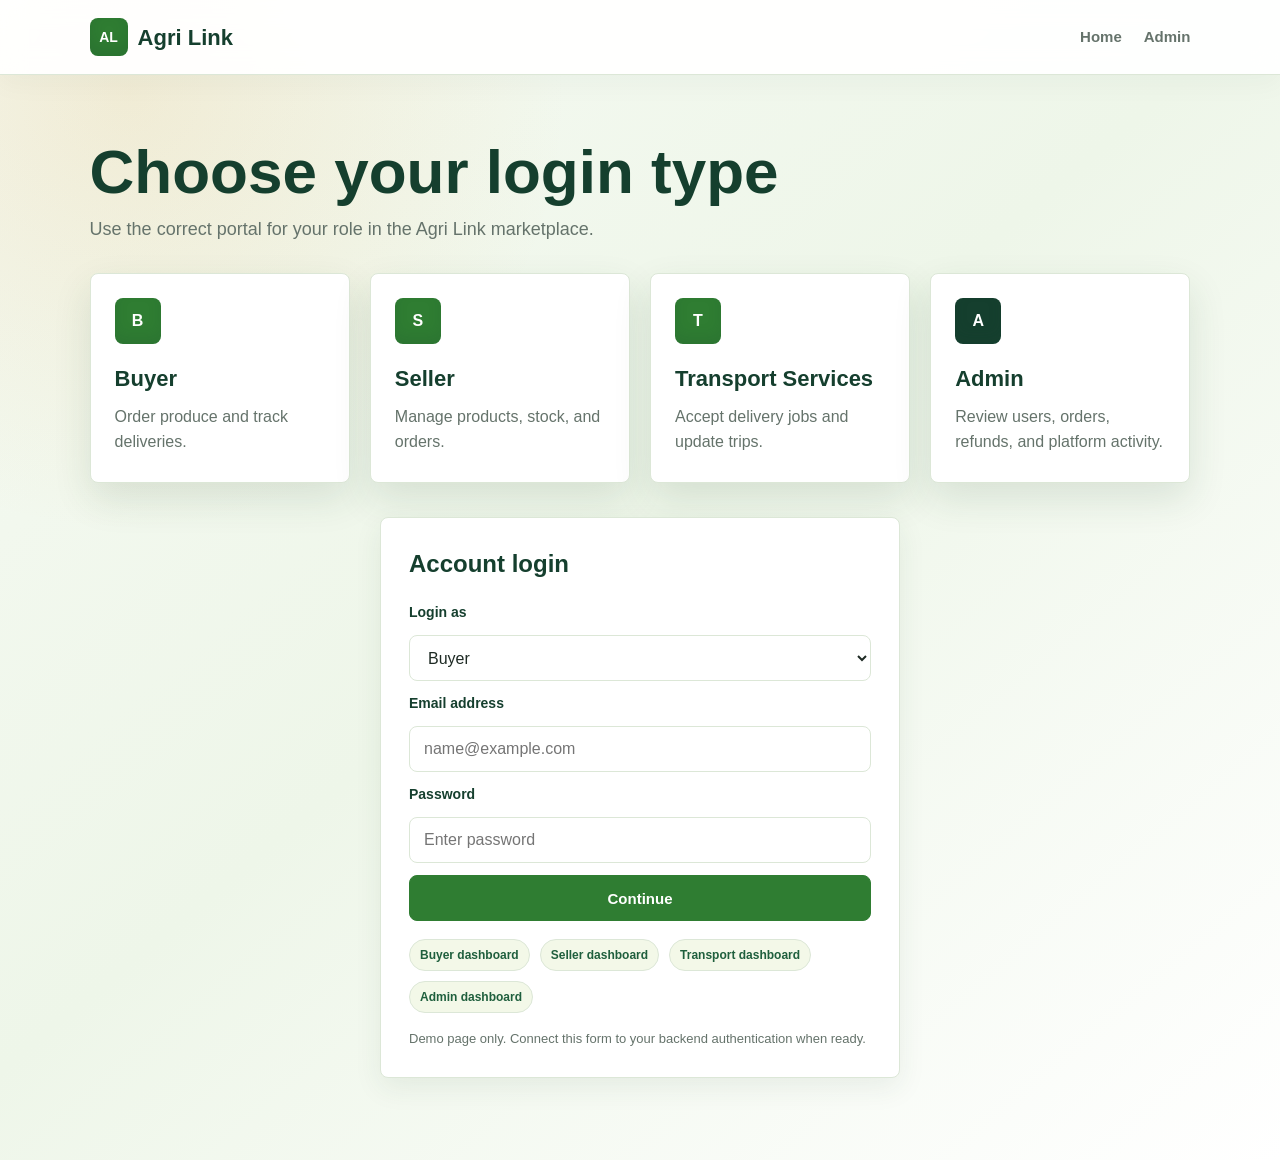
==== login.html @ bf46fedb "Add files via upload" ====
<!DOCTYPE html>
<html lang="en">
<head>
  <meta charset="UTF-8">
  <meta name="viewport" content="width=device-width, initial-scale=1.0">
  <title>Login | Agri Link</title>
  <link rel="stylesheet" href="style.css">
</head>
<body class="login-body">
  <header class="site-header">
    <a class="brand" href="index.html">
      <span class="brand-mark">AL</span>
      <span>Agri Link</span>
    </a>

    <nav class="main-nav" aria-label="Main navigation">
      <a href="index.html">Home</a>
      <a href="admin.html">Admin</a>
    </nav>
  </header>

  <main class="login-page">
    <section class="login-intro">
      <h1>Choose your login type</h1>
      <p>Use the correct portal for your role in the Agri Link marketplace.</p>
    </section>

    <section class="role-grid" aria-label="Login role options">
      <a class="role-card" href="buyer.html">
        <span class="role-icon">B</span>
        <h2>Buyer</h2>
        <p>Order produce and track deliveries.</p>
      </a>

      <a class="role-card" href="seller.html">
        <span class="role-icon">S</span>
        <h2>Seller</h2>
        <p>Manage products, stock, and orders.</p>
      </a>

      <a class="role-card" href="transport.html">
        <span class="role-icon">T</span>
        <h2>Transport Services</h2>
        <p>Accept delivery jobs and update trips.</p>
      </a>

      <a class="role-card role-card-admin" href="admin.html">
        <span class="role-icon">A</span>
        <h2>Admin</h2>
        <p>Review users, orders, refunds, and platform activity.</p>
      </a>
    </section>

    <section class="login-shell" id="login-form">
      <form class="login-form">
        <h2>Account login</h2>
        <label for="role">Login as</label>
        <select id="role" name="role">
          <option>Buyer</option>
          <option>Seller</option>
          <option>Transport Services</option>
          <option>Admin</option>
        </select>

        <label for="email">Email address</label>
        <input id="email" name="email" type="email" placeholder="name@example.com">

        <label for="password">Password</label>
        <input id="password" name="password" type="password" placeholder="Enter password">

        <button class="button" type="button">Continue</button>
        <div class="quick-links" aria-label="Quick role links">
          <a href="buyer.html">Buyer dashboard</a>
          <a href="seller.html">Seller dashboard</a>
          <a href="transport.html">Transport dashboard</a>
          <a href="admin.html">Admin dashboard</a>
        </div>
        <p class="form-note">Demo page only. Connect this form to your backend authentication when ready.</p>
      </form>
    </section>
  </main>
</body>
</html>
---- style.css ----
:root {
  --green-900: #153f2e;
  --green-800: #1f5f3d;
  --green-700: #2f7d32;
  --green-100: #e8f4df;
  --lime-100: #f3f8e8;
  --gold: #d99a2b;
  --orange: #df7b35;
  --red: #d74f45;
  --blue: #3978b9;
  --text: #1e2a24;
  --muted: #65736b;
  --line: #dce7d7;
  --surface: #ffffff;
  --background: #f6faf3;
  --shadow: 0 16px 38px rgba(36, 71, 45, 0.12);
  --shadow-soft: 0 10px 28px rgba(36, 71, 45, 0.08);
  --shadow-hover: 0 18px 42px rgba(36, 71, 45, 0.16);
  --radius: 8px;
}

* {
  box-sizing: border-box;
}

html {
  scroll-behavior: smooth;
}

body {
  margin: 0;
  color: var(--text);
  background: var(--background);
  font-family: "Aptos", "Segoe UI", "Trebuchet MS", Arial, sans-serif;
  line-height: 1.5;
  text-rendering: optimizeLegibility;
  -webkit-font-smoothing: antialiased;
}

a {
  color: inherit;
  text-decoration: none;
}

::selection {
  color: #ffffff;
  background: var(--green-800);
}

:focus-visible {
  outline: 3px solid rgba(217, 154, 43, 0.55);
  outline-offset: 3px;
}

.site-header {
  position: sticky;
  top: 0;
  z-index: 10;
  display: flex;
  align-items: center;
  justify-content: space-between;
  gap: 24px;
  padding: 18px 7%;
  background: rgba(255, 255, 255, 0.94);
  border-bottom: 1px solid var(--line);
  box-shadow: 0 8px 28px rgba(21, 63, 46, 0.04);
  backdrop-filter: blur(12px);
}

.brand {
  display: inline-flex;
  align-items: center;
  gap: 10px;
  color: var(--green-900);
  font-size: 22px;
  font-weight: 800;
}

.brand-mark {
  display: inline-grid;
  width: 38px;
  height: 38px;
  place-items: center;
  color: #ffffff;
  background: var(--green-700);
  border-radius: var(--radius);
  font-size: 14px;
  font-weight: 800;
  box-shadow: inset 0 -8px 16px rgba(21, 63, 46, 0.16);
}

.main-nav {
  display: flex;
  align-items: center;
  gap: 22px;
  color: var(--muted);
  font-size: 15px;
  font-weight: 700;
}

.main-nav a:hover,
.admin-nav a:hover {
  color: var(--green-700);
}

.main-nav a {
  transition: color 0.18s ease, background-color 0.18s ease, transform 0.18s ease;
}

.button {
  display: inline-flex;
  align-items: center;
  justify-content: center;
  min-height: 46px;
  padding: 0 20px;
  color: #ffffff;
  background: var(--green-700);
  border: 1px solid var(--green-700);
  border-radius: var(--radius);
  font-size: 15px;
  font-weight: 800;
  cursor: pointer;
  transition: transform 0.18s ease, box-shadow 0.18s ease, background-color 0.18s ease, border-color 0.18s ease;
}

.button:hover {
  background: var(--green-800);
  border-color: var(--green-800);
  box-shadow: var(--shadow-soft);
  transform: translateY(-1px);
}

.button-small {
  min-height: 38px;
  padding: 0 16px;
}

.button-secondary {
  color: var(--green-800);
  background: #ffffff;
  border-color: var(--line);
}

.button-secondary:hover {
  color: #ffffff;
  background: var(--green-800);
}

.button-inverse {
  color: var(--green-900);
  background: #ffffff;
  border-color: #ffffff;
}

.button-inverse:hover {
  color: var(--green-900);
  background: #f1f6ee;
  border-color: #f1f6ee;
}

.hero {
  display: grid;
  grid-template-columns: minmax(0, 1.1fr) minmax(320px, 0.9fr);
  align-items: center;
  gap: 44px;
  min-height: 590px;
  padding: 74px 7%;
  background:
    linear-gradient(120deg, rgba(232, 244, 223, 0.94), rgba(255, 247, 221, 0.7)),
    radial-gradient(circle at 82% 12%, rgba(217, 154, 43, 0.2), transparent 34%);
  border-bottom: 1px solid rgba(220, 231, 215, 0.7);
}

.hero-content {
  max-width: 760px;
}

.eyebrow {
  display: inline-flex;
  align-items: center;
  min-height: 34px;
  margin: 0 0 16px;
  padding: 0 12px;
  color: var(--green-800);
  background: rgba(255, 255, 255, 0.72);
  border: 1px solid rgba(220, 231, 215, 0.85);
  border-radius: 999px;
  font-size: 12px;
  font-weight: 800;
  letter-spacing: 0.08em;
  text-transform: uppercase;
}

.eyebrow-light {
  color: #dcefd6;
  background: rgba(255, 255, 255, 0.1);
  border-color: rgba(255, 255, 255, 0.18);
}

.hero h1 {
  max-width: 760px;
  margin: 0 0 20px;
  color: var(--green-900);
  font-size: clamp(40px, 6vw, 72px);
  line-height: 1.02;
}

.hero p {
  max-width: 620px;
  margin: 0;
  color: #44564b;
  font-size: 20px;
  line-height: 1.65;
}

.hero-actions {
  display: flex;
  flex-wrap: wrap;
  gap: 14px;
  margin-top: 30px;
}

.hero-trust {
  display: flex;
  flex-wrap: wrap;
  gap: 10px;
  margin: 22px 0 0;
  padding: 0;
  list-style: none;
}

.hero-trust li {
  display: inline-flex;
  align-items: center;
  min-height: 34px;
  padding: 0 12px;
  color: var(--green-800);
  background: rgba(255, 255, 255, 0.72);
  border: 1px solid rgba(220, 231, 215, 0.92);
  border-radius: 999px;
  font-size: 13px;
  font-weight: 800;
}

.hero-panel {
  display: grid;
  gap: 18px;
}

.market-card,
.market-grid > div,
.service-card,
.stat-card,
.admin-section,
.directory-card,
.login-form,
.role-card {
  background: var(--surface);
  border: 1px solid var(--line);
  border-radius: var(--radius);
  box-shadow: var(--shadow);
}

.market-grid > div,
.service-card,
.stat-card,
.directory-card,
.role-card {
  transition: transform 0.18s ease, box-shadow 0.18s ease, border-color 0.18s ease;
}

.market-grid > div:hover,
.service-card:hover,
.stat-card:hover,
.directory-card:hover {
  border-color: rgba(47, 125, 50, 0.28);
  box-shadow: var(--shadow-hover);
  transform: translateY(-2px);
}

.market-card {
  padding: 28px;
}

.market-card-featured {
  min-height: 190px;
  background:
    linear-gradient(145deg, rgba(21, 63, 46, 0.92), rgba(47, 125, 50, 0.88)),
    linear-gradient(90deg, #234c34, #336b3d);
  color: #ffffff;
}

.market-label {
  display: block;
  margin-bottom: 38px;
  color: #dcefd6;
  font-size: 13px;
  font-weight: 800;
  text-transform: uppercase;
}

.market-card strong {
  display: block;
  margin-bottom: 8px;
  font-size: 30px;
}

.market-card p {
  color: inherit;
  font-size: 16px;
  line-height: 1.5;
}

.market-card-compact {
  background: linear-gradient(180deg, #ffffff, #f8fbf5);
}

.market-card-compact p {
  color: var(--muted);
}

.market-grid {
  display: grid;
  grid-template-columns: repeat(2, minmax(0, 1fr));
  gap: 16px;
}

.market-grid > div {
  padding: 22px;
}

.market-grid strong {
  display: block;
  color: var(--green-900);
  font-size: 30px;
}

.market-grid span {
  color: var(--muted);
  font-size: 14px;
  font-weight: 700;
}

.section,
.workflow {
  padding: 78px 7%;
}

.trust-band {
  display: grid;
  grid-template-columns: repeat(3, minmax(0, 1fr));
  gap: 18px;
  padding: 0 7% 24px;
  margin-top: -24px;
}

.trust-card {
  padding: 24px;
  background: rgba(255, 255, 255, 0.82);
  border: 1px solid rgba(220, 231, 215, 0.96);
  border-radius: var(--radius);
  box-shadow: var(--shadow-soft);
  backdrop-filter: blur(10px);
}

.trust-card strong {
  display: block;
  margin-bottom: 8px;
  color: var(--green-900);
  font-size: 18px;
}

.trust-card p {
  margin: 0;
  color: var(--muted);
  font-size: 15px;
  line-height: 1.55;
}

.section-heading {
  max-width: 720px;
  margin-bottom: 34px;
}

.section-heading h2,
.workflow h2,
.admin-section-heading h2 {
  margin: 0 0 12px;
  color: var(--green-900);
  font-size: clamp(30px, 4vw, 44px);
  line-height: 1.1;
}

.section-heading p,
.workflow p,
.admin-section-heading p {
  margin: 0;
  color: var(--muted);
  font-size: 17px;
  line-height: 1.6;
}

.service-grid {
  display: grid;
  grid-template-columns: repeat(3, minmax(0, 1fr));
  gap: 22px;
}

.service-card {
  padding: 28px;
}

.icon-box,
.role-icon {
  display: grid;
  width: 46px;
  height: 46px;
  place-items: center;
  color: #ffffff;
  background: var(--green-700);
  border-radius: var(--radius);
  font-weight: 800;
  box-shadow: inset 0 -8px 14px rgba(21, 63, 46, 0.12);
}

.service-card h3,
.role-card h2,
.directory-card h3 {
  margin: 18px 0 10px;
  color: var(--green-900);
  font-size: 22px;
}

.service-card p,
.role-card p,
.directory-card p {
  margin: 0;
  color: var(--muted);
  font-size: 16px;
  line-height: 1.55;
}

.workflow {
  display: grid;
  grid-template-columns: minmax(0, 0.8fr) minmax(340px, 1.2fr);
  gap: 44px;
  background: #ffffff;
}

.cta-banner {
  display: flex;
  align-items: center;
  justify-content: space-between;
  gap: 24px;
  margin: 0 7% 72px;
  padding: 30px 34px;
  color: #ffffff;
  background:
    linear-gradient(145deg, rgba(21, 63, 46, 0.98), rgba(47, 125, 50, 0.95)),
    linear-gradient(90deg, #214d35, #346a3d);
  border-radius: 20px;
  box-shadow: var(--shadow);
}

.cta-banner h2 {
  margin: 0 0 10px;
  font-size: clamp(28px, 4vw, 40px);
  line-height: 1.12;
}

.cta-banner p {
  max-width: 720px;
  margin: 0;
  color: #dcefd6;
  font-size: 17px;
}

.steps {
  display: grid;
  gap: 18px;
  margin: 0;
  padding: 0;
  list-style: none;
}

.steps li {
  display: grid;
  grid-template-columns: 58px 1fr;
  gap: 18px;
  padding: 22px;
  background: var(--lime-100);
  border: 1px solid var(--line);
  border-radius: var(--radius);
  transition: background-color 0.18s ease, border-color 0.18s ease;
}

.steps li:hover {
  background: #ffffff;
  border-color: rgba(47, 125, 50, 0.28);
}

.steps span {
  display: grid;
  width: 46px;
  height: 46px;
  place-items: center;
  color: var(--green-800);
  background: #ffffff;
  border-radius: var(--radius);
  font-weight: 800;
}

.steps h3 {
  margin: 0 0 6px;
  color: var(--green-900);
}

.site-footer {
  display: flex;
  justify-content: space-between;
  gap: 20px;
  padding: 24px 7%;
  color: #dbe8d6;
  background: var(--green-900);
}

.site-footer p {
  margin: 0;
}

.site-footer a {
  font-weight: 800;
}

.login-body {
  min-height: 100vh;
  background:
    radial-gradient(circle at 10% 8%, rgba(217, 154, 43, 0.14), transparent 28%),
    linear-gradient(140deg, #f6faf3 0%, #eef6e9 48%, #ffffff 100%);
}

.login-page {
  padding: 64px 7% 82px;
}

.login-intro {
  max-width: 760px;
  margin-bottom: 30px;
}

.login-intro h1 {
  margin: 0 0 12px;
  color: var(--green-900);
  font-size: clamp(38px, 6vw, 62px);
  line-height: 1.05;
}

.login-intro p {
  margin: 0;
  color: var(--muted);
  font-size: 18px;
}

.role-grid {
  display: grid;
  grid-template-columns: repeat(4, minmax(0, 1fr));
  gap: 20px;
}

.role-card {
  display: block;
  min-height: 210px;
  padding: 24px;
}

.role-card:hover {
  transform: translateY(-4px);
  border-color: var(--green-700);
  box-shadow: var(--shadow-hover);
}

.role-card-admin .role-icon {
  background: var(--green-900);
}

.login-shell {
  display: flex;
  justify-content: center;
  margin-top: 34px;
}

.login-form {
  display: grid;
  width: min(100%, 520px);
  gap: 12px;
  padding: 28px;
  box-shadow: var(--shadow-soft);
}

.login-form h2 {
  margin: 0 0 8px;
  color: var(--green-900);
}

.login-form label {
  color: var(--green-900);
  font-size: 14px;
  font-weight: 800;
}

.login-form input,
.login-form select {
  width: 100%;
  min-height: 46px;
  padding: 0 14px;
  color: var(--text);
  background: #ffffff;
  border: 1px solid var(--line);
  border-radius: var(--radius);
  font: inherit;
  transition: border-color 0.18s ease, box-shadow 0.18s ease;
}

.login-form input:focus,
.login-form select:focus {
  border-color: var(--green-700);
  box-shadow: 0 0 0 4px rgba(47, 125, 50, 0.11);
  outline: 0;
}

.form-note {
  margin: 4px 0 0;
  color: var(--muted);
  font-size: 13px;
  line-height: 1.5;
}

.quick-links {
  display: flex;
  flex-wrap: wrap;
  gap: 10px;
  margin-top: 6px;
}

.quick-links a {
  display: inline-flex;
  align-items: center;
  min-height: 32px;
  padding: 0 10px;
  color: var(--green-800);
  background: var(--lime-100);
  border: 1px solid var(--line);
  border-radius: 999px;
  font-size: 12px;
  font-weight: 800;
  transition: color 0.18s ease, background-color 0.18s ease, border-color 0.18s ease;
}

.quick-links a:hover {
  color: #ffffff;
  background: var(--green-800);
  border-color: var(--green-800);
}

.admin-body {
  display: grid;
  grid-template-columns: 260px 1fr;
  min-height: 100vh;
  background:
    linear-gradient(180deg, rgba(232, 244, 223, 0.66), rgba(246, 250, 243, 0.92)),
    #eef5eb;
}

.admin-sidebar {
  position: sticky;
  top: 0;
  height: 100vh;
  padding: 22px;
  background: #ffffff;
  border-right: 1px solid var(--line);
  box-shadow: 8px 0 26px rgba(36, 71, 45, 0.04);
}

.admin-brand {
  margin-bottom: 28px;
}

.admin-nav {
  display: grid;
  gap: 8px;
}

.admin-nav a {
  padding: 12px 14px;
  color: var(--muted);
  border-radius: var(--radius);
  font-size: 14px;
  font-weight: 800;
  transition: color 0.18s ease, background-color 0.18s ease, transform 0.18s ease;
}

.admin-nav a.active,
.admin-nav a:hover {
  color: var(--green-900);
  background: var(--green-100);
}

.admin-nav a:hover {
  transform: translateX(2px);
}

.admin-main {
  width: min(100%, 1360px);
  padding: 30px;
}

.admin-topbar {
  display: flex;
  align-items: center;
  justify-content: space-between;
  gap: 20px;
  margin-bottom: 24px;
  padding: 22px 24px;
  background: rgba(255, 255, 255, 0.76);
  border: 1px solid rgba(220, 231, 215, 0.78);
  border-radius: var(--radius);
  box-shadow: var(--shadow-soft);
  backdrop-filter: blur(10px);
}

.admin-topbar h1 {
  margin: 0 0 8px;
  color: var(--green-900);
  font-size: clamp(32px, 4vw, 48px);
}

.admin-topbar p {
  margin: 0;
  color: var(--muted);
  font-size: 16px;
}

.stats-grid,
.status-grid,
.directory-grid {
  display: grid;
  gap: 18px;
}

.stats-grid {
  grid-template-columns: repeat(4, minmax(0, 1fr));
  margin-bottom: 22px;
}

.stat-card {
  padding: 22px;
  min-height: 150px;
}

.stat-card span,
.status-card span {
  color: var(--muted);
  font-size: 13px;
  font-weight: 800;
  text-transform: uppercase;
}

.stat-card strong {
  display: block;
  margin: 12px 0 6px;
  color: var(--green-900);
  font-size: 36px;
}

.stat-card p {
  margin: 0;
  color: var(--muted);
  font-size: 14px;
}

.admin-section {
  margin-bottom: 22px;
  padding: 24px;
  box-shadow: 0 8px 26px rgba(36, 71, 45, 0.05);
}

.admin-section-heading {
  margin-bottom: 20px;
}

.admin-section-heading h2 {
  font-size: 28px;
}

.status-grid {
  grid-template-columns: repeat(6, minmax(0, 1fr));
  margin-bottom: 22px;
}

.compact-status-grid {
  grid-template-columns: repeat(3, minmax(0, 1fr));
}

.status-card {
  padding: 18px;
  border-radius: var(--radius);
  border: 1px solid var(--line);
  background: #fbfdf9;
  transition: transform 0.18s ease, border-color 0.18s ease, background-color 0.18s ease;
}

.status-card:hover {
  background: #ffffff;
  border-color: rgba(47, 125, 50, 0.28);
  transform: translateY(-2px);
}

.status-card strong {
  display: block;
  margin-top: 8px;
  font-size: 28px;
}

.current strong,
.tag-current {
  color: var(--blue);
}

.pending strong,
.tag-pending {
  color: var(--gold);
}

.finished strong,
.tag-finished {
  color: var(--green-700);
}

.cancelled strong,
.dispute strong,
.refund strong,
.tag-refund {
  color: var(--red);
}

.table-wrap {
  overflow-x: auto;
  border: 1px solid var(--line);
  border-radius: var(--radius);
  background: #ffffff;
}

table {
  width: 100%;
  min-width: 720px;
  border-collapse: collapse;
  background: #ffffff;
}

th,
td {
  padding: 15px;
  text-align: left;
  border-bottom: 1px solid var(--line);
  font-size: 14px;
}

th {
  color: var(--green-900);
  background: var(--lime-100);
  font-size: 13px;
  text-transform: uppercase;
  white-space: nowrap;
}

tbody tr {
  transition: background-color 0.16s ease;
}

tbody tr:hover {
  background: #fbfdf9;
}

tr:last-child td {
  border-bottom: 0;
}

.tag {
  display: inline-flex;
  align-items: center;
  min-height: 28px;
  padding: 0 10px;
  background: #f3f8e8;
  border-radius: 999px;
  font-size: 12px;
  font-weight: 800;
}

.directory-grid {
  grid-template-columns: repeat(3, minmax(0, 1fr));
}

.directory-card {
  padding: 20px;
  box-shadow: 0 6px 18px rgba(36, 71, 45, 0.04);
}

.directory-card h3 {
  margin-top: 0;
  font-size: 19px;
}

.directory-card span {
  display: inline-block;
  margin-top: 14px;
  color: var(--green-800);
  font-size: 13px;
  font-weight: 800;
}

.timeline-list {
  display: grid;
  gap: 16px;
}

.timeline-item {
  display: grid;
  grid-template-columns: 18px 1fr;
  gap: 14px;
  padding: 18px;
  background: #fbfdf9;
  border: 1px solid var(--line);
  border-radius: var(--radius);
  transition: background-color 0.18s ease, border-color 0.18s ease;
}

.timeline-item:hover {
  background: #ffffff;
  border-color: rgba(47, 125, 50, 0.28);
}

.timeline-item > span {
  width: 12px;
  height: 12px;
  margin-top: 5px;
  background: var(--green-700);
  border-radius: 999px;
  box-shadow: 0 0 0 5px var(--green-100);
}

.timeline-item h3 {
  margin: 0 0 6px;
  color: var(--green-900);
  font-size: 17px;
}

.timeline-item p {
  margin: 0;
  color: var(--muted);
  font-size: 15px;
  line-height: 1.5;
}

@media (max-width: 980px) {
  .hero,
  .workflow,
  .admin-body {
    grid-template-columns: 1fr;
  }

  .trust-band {
    grid-template-columns: 1fr;
    margin-top: 0;
  }

  .service-grid,
  .role-grid,
  .stats-grid,
  .directory-grid {
    grid-template-columns: repeat(2, minmax(0, 1fr));
  }

  .status-grid {
    grid-template-columns: repeat(3, minmax(0, 1fr));
  }

  .compact-status-grid {
    grid-template-columns: repeat(3, minmax(0, 1fr));
  }

  .admin-sidebar {
    position: static;
    height: auto;
  }

  .admin-nav {
    grid-template-columns: repeat(3, minmax(0, 1fr));
  }

  .admin-nav a:hover {
    transform: none;
  }

  .admin-main {
    padding: 24px;
  }
}

@media (max-width: 680px) {
  .site-header,
  .admin-topbar,
  .site-footer {
    align-items: flex-start;
    flex-direction: column;
  }

  .main-nav {
    flex-wrap: wrap;
    gap: 14px;
  }

  .cta-banner {
    flex-direction: column;
    align-items: flex-start;
    margin: 0 5% 56px;
    padding: 24px;
  }

  .hero,
  .section,
  .workflow,
  .login-page {
    padding: 44px 5%;
  }

  .hero {
    min-height: auto;
  }

  .hero h1 {
    font-size: 38px;
  }

  .hero p {
    font-size: 17px;
  }

  .market-grid,
  .service-grid,
  .role-grid,
  .stats-grid,
  .status-grid,
  .compact-status-grid,
  .directory-grid {
    grid-template-columns: 1fr;
  }

  .steps li {
    grid-template-columns: 1fr;
  }

  .admin-sidebar {
    padding: 18px;
  }

  .admin-nav {
    grid-template-columns: 1fr;
  }

  .admin-main {
    padding: 18px;
  }
}

@media (prefers-reduced-motion: reduce) {
  *,
  *::before,
  *::after {
    scroll-behavior: auto !important;
    transition-duration: 0.01ms !important;
  }
}
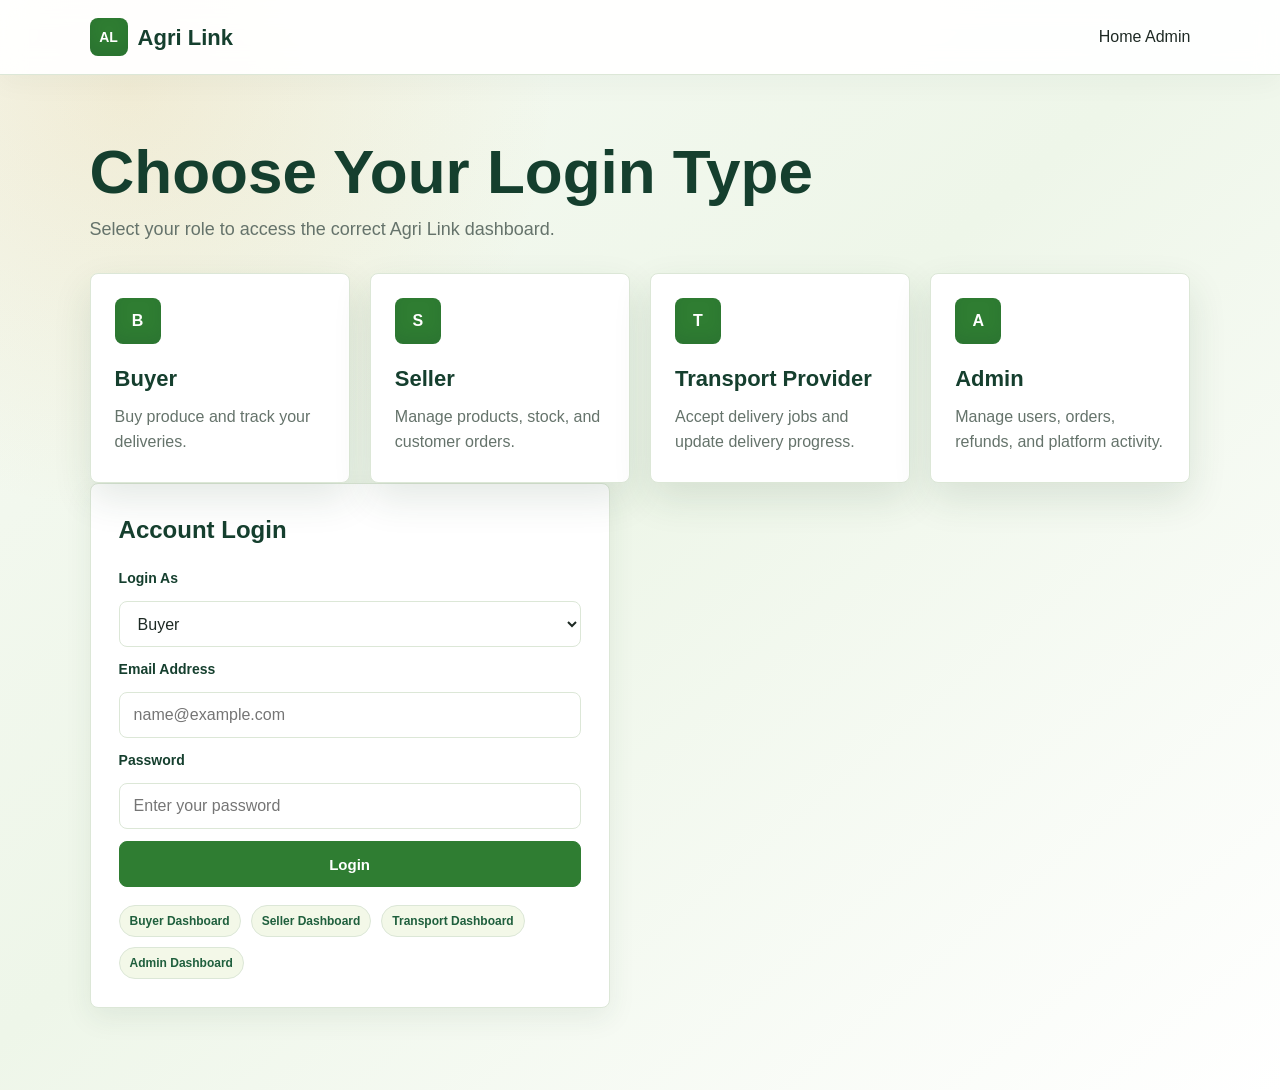
==== commit 9236904c: "Update login.html" ====
--- a/login.html
+++ b/login.html
@@ -1,83 +1,111 @@
+
 <!DOCTYPE html>
 <html lang="en">
+
 <head>
-  <meta charset="UTF-8">
-  <meta name="viewport" content="width=device-width, initial-scale=1.0">
-  <title>Login | Agri Link</title>
-  <link rel="stylesheet" href="style.css">
+    <title>Agri Link Login</title>
+    <link rel="stylesheet" href="style.css">
 </head>
+
 <body class="login-body">
-  <header class="site-header">
-    <a class="brand" href="index.html">
-      <span class="brand-mark">AL</span>
-      <span>Agri Link</span>
-    </a>
 
-    <nav class="main-nav" aria-label="Main navigation">
-      <a href="index.html">Home</a>
-      <a href="admin.html">Admin</a>
-    </nav>
-  </header>
+    <header class="site-header">
 
-  <main class="login-page">
-    <section class="login-intro">
-      <h1>Choose your login type</h1>
-      <p>Use the correct portal for your role in the Agri Link marketplace.</p>
-    </section>
+        <a href="index.html" class="brand">
+            <span class="brand-mark">AL</span>
+            <span>Agri Link</span>
+        </a>
 
-    <section class="role-grid" aria-label="Login role options">
-      <a class="role-card" href="buyer.html">
-        <span class="role-icon">B</span>
-        <h2>Buyer</h2>
-        <p>Order produce and track deliveries.</p>
-      </a>
+        <nav>
+            <a href="index.html">Home</a>
+            <a href="admin.html">Admin</a>
+        </nav>
 
-      <a class="role-card" href="seller.html">
-        <span class="role-icon">S</span>
-        <h2>Seller</h2>
-        <p>Manage products, stock, and orders.</p>
-      </a>
+    </header>
 
-      <a class="role-card" href="transport.html">
-        <span class="role-icon">T</span>
-        <h2>Transport Services</h2>
-        <p>Accept delivery jobs and update trips.</p>
-      </a>
+    <main class="login-page">
 
-      <a class="role-card role-card-admin" href="admin.html">
-        <span class="role-icon">A</span>
-        <h2>Admin</h2>
-        <p>Review users, orders, refunds, and platform activity.</p>
-      </a>
-    </section>
+        <section class="login-intro">
+            <h1>Choose Your Login Type</h1>
+            <p>Select your role to access the correct Agri Link dashboard.</p>
+        </section>
 
-    <section class="login-shell" id="login-form">
-      <form class="login-form">
-        <h2>Account login</h2>
-        <label for="role">Login as</label>
-        <select id="role" name="role">
-          <option>Buyer</option>
-          <option>Seller</option>
-          <option>Transport Services</option>
-          <option>Admin</option>
-        </select>
+        <section class="role-grid">
 
-        <label for="email">Email address</label>
-        <input id="email" name="email" type="email" placeholder="name@example.com">
+            <a href="buyer.html" class="role-card">
+                <span class="role-icon">B</span>
+                <h2>Buyer</h2>
+                <p>Buy produce and track your deliveries.</p>
+            </a>
 
-        <label for="password">Password</label>
-        <input id="password" name="password" type="password" placeholder="Enter password">
+            <a href="seller.html" class="role-card">
+                <span class="role-icon">S</span>
+                <h2>Seller</h2>
+                <p>Manage products, stock, and customer orders.</p>
+            </a>
 
-        <button class="button" type="button">Continue</button>
-        <div class="quick-links" aria-label="Quick role links">
-          <a href="buyer.html">Buyer dashboard</a>
-          <a href="seller.html">Seller dashboard</a>
-          <a href="transport.html">Transport dashboard</a>
-          <a href="admin.html">Admin dashboard</a>
-        </div>
-        <p class="form-note">Demo page only. Connect this form to your backend authentication when ready.</p>
-      </form>
-    </section>
-  </main>
+            <a href="transport.html" class="role-card">
+                <span class="role-icon">T</span>
+                <h2>Transport Provider</h2>
+                <p>Accept delivery jobs and update delivery progress.</p>
+            </a>
+
+            <a href="admin.html" class="role-card">
+                <span class="role-icon">A</span>
+                <h2>Admin</h2>
+                <p>Manage users, orders, refunds, and platform activity.</p>
+            </a>
+
+        </section>
+
+        <section class="login-section">
+
+            <form class="login-form">
+
+                <h2>Account Login</h2>
+
+                <label for="role">Login As</label>
+                <select id="role" name="role">
+                    <option value="buyer">Buyer</option>
+                    <option value="seller">Seller</option>
+                    <option value="transport">Transport Provider</option>
+                    <option value="admin">Admin</option>
+                </select>
+
+                <label for="email">Email Address</label>
+                <input
+                    type="email"
+                    id="email"
+                    name="email"
+                    placeholder="name@example.com"
+                    required
+                >
+
+                <label for="password">Password</label>
+                <input
+                    type="password"
+                    id="password"
+                    name="password"
+                    placeholder="Enter your password"
+                    required
+                >
+
+                <button type="submit" class="button">Login</button>
+
+                <div class="quick-links">
+                    <a href="buyer.html">Buyer Dashboard</a>
+                    <a href="seller.html">Seller Dashboard</a>
+                    <a href="transport.html">Transport Dashboard</a>
+                    <a href="admin.html">Admin Dashboard</a>
+                </div>
+
+            </form>
+
+        </section>
+
+    </main>
+
 </body>
+
 </html>
+
